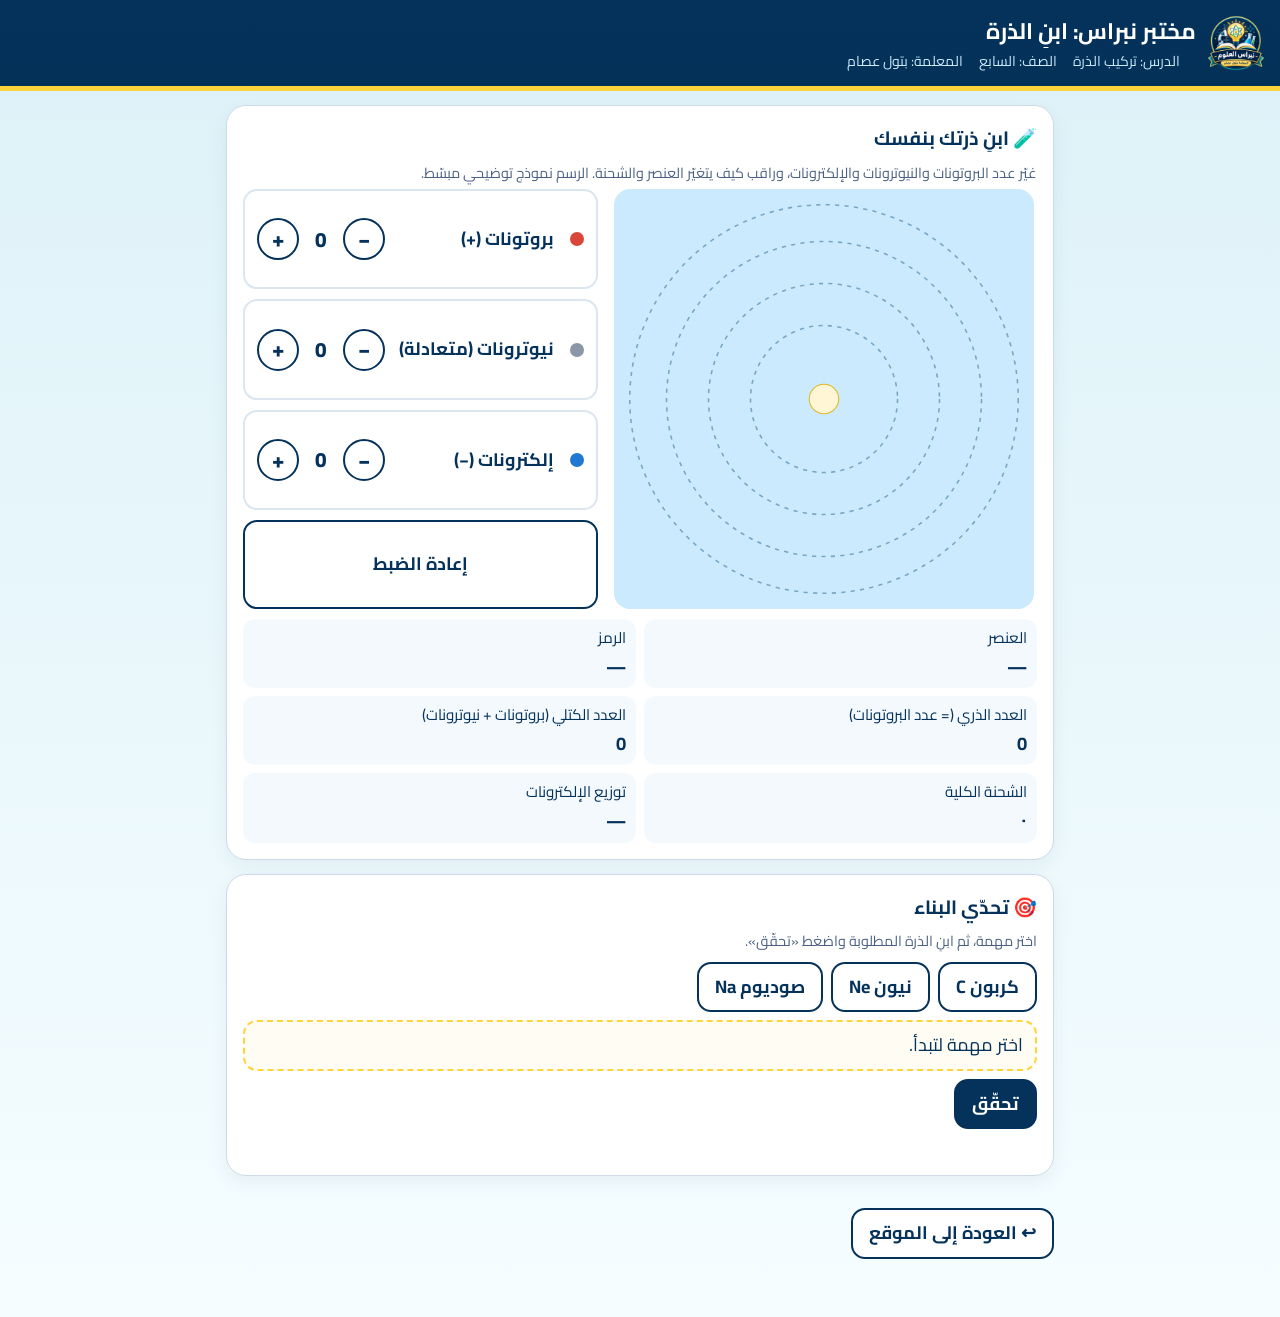
==== atomlab.html @ 05510d41 "رفع المحتوى" ====
<!doctype html>
<html lang="ar" dir="rtl"><head><meta charset="utf-8"><meta name="viewport" content="width=device-width,initial-scale=1">
<title>مختبر نبراس: ابنِ الذرة</title>
<link rel="icon" type="image/png" href="favicon.png">
<link href="https://fonts.googleapis.com/css2?family=Cairo:wght@400;600;800&display=swap" rel="stylesheet">
<style>
:root{--n:#05325b;--g:#ffd43a;--l:#cbeafd;--t:#09a5ae;--ok:#1d7a4d;--no:#a33b2b}
*{box-sizing:border-box}body{margin:0;background:linear-gradient(180deg,#ddf1f8,#f5fdff);color:var(--n);font:18px/1.7 Cairo,Tahoma,sans-serif}
header{background:linear-gradient(180deg,#05325b,#043158);color:#fff;padding:12px 16px;border-bottom:5px solid var(--g);display:flex;align-items:center;gap:12px}
header h1{margin:0;font-size:1.4rem}header img{width:56px;height:56px;flex-shrink:0}
.meta{display:flex;flex-wrap:wrap;gap:2px 16px;font-size:.88rem;color:var(--l)}
main{max-width:860px;margin:0 auto;padding:14px 16px 40px;display:grid;gap:14px}
section{background:#fff;border:1px solid #cfdbe8;border-radius:20px;padding:16px;box-shadow:0 6px 18px #1f386410}
h2{margin:0 0 6px;font-size:1.2rem}.hint{color:#4d6283;font-size:.9rem;margin:4px 0}
.btn{font:inherit;font-weight:700;border:2px solid var(--n);background:#fff;color:var(--n);border-radius:14px;padding:8px 16px;cursor:pointer}
.btn.gold{background:var(--g);border-color:var(--g)}.btn.pri{background:var(--n);color:#fff}
.stage{display:grid;grid-template-columns:1fr;gap:14px}
@media(min-width:720px){.stage{grid-template-columns:1.2fr 1fr}}
svg{width:100%;max-width:420px;display:block;margin:0 auto;background:var(--l);border-radius:16px}
.ctl{display:grid;gap:10px}
.cr{display:flex;align-items:center;gap:10px;border:2px solid #dbe6f1;border-radius:14px;padding:8px 12px}
.cr b{flex:1}.cr output{min-width:2ch;text-align:center;font-weight:800;font-size:1.3rem}
.cr button{width:42px;height:42px;border-radius:50%;border:2px solid var(--n);background:#fff;color:var(--n);font:inherit;font-size:1.4rem;font-weight:800;cursor:pointer;line-height:1}
.dot{display:inline-block;width:14px;height:14px;border-radius:50%;margin-inline-end:6px;vertical-align:middle}
.info{display:grid;grid-template-columns:repeat(2,1fr);gap:8px;margin-top:10px}
.info div{background:#f3f9fd;border-radius:12px;padding:6px 10px;font-size:.95rem}.info b{display:block;font-size:1.15rem}
.tasks{display:flex;gap:8px;flex-wrap:wrap;margin:8px 0}
.fb{margin-top:10px;padding:10px 14px;border-radius:12px;font-weight:700;min-height:1px}
.fb.ok{background:#e4f5ec;color:var(--ok)}.fb.no{background:#fbebe7;color:var(--no)}
.goal{background:#fffdf3;border:2px dashed var(--g);border-radius:14px;padding:8px 12px;margin:8px 0}
</style></head><body>
<header><img src="logo.png" alt="شعار نبراس العلوم"><div><h1>مختبر نبراس: ابنِ الذرة</h1>
<div class="meta"><span id="stName"></span><span>الدرس: تركيب الذرة</span><span>الصف: السابع</span><span>المعلمة: بتول عصام</span></div></div></header>
<main>
<section>
<h2>🧪 ابنِ ذرتك بنفسك</h2>
<p class="hint">غيّر عدد البروتونات والنيوترونات والإلكترونات، وراقب كيف يتغيّر العنصر والشحنة. الرسم نموذج توضيحي مبسّط.</p>
<div class="stage">
<div><svg id="sv" viewBox="0 0 400 400" role="img" aria-label="نموذج الذرة"></svg></div>
<div class="ctl">
<div class="cr"><span class="dot" style="background:#d9473b"></span><b>بروتونات (+)</b><button data-k="p" data-d="-1" aria-label="إنقاص البروتونات">−</button><output id="op">0</output><button data-k="p" data-d="1" aria-label="زيادة البروتونات">+</button></div>
<div class="cr"><span class="dot" style="background:#8a97a6"></span><b>نيوترونات (متعادلة)</b><button data-k="n" data-d="-1" aria-label="إنقاص النيوترونات">−</button><output id="on">0</output><button data-k="n" data-d="1" aria-label="زيادة النيوترونات">+</button></div>
<div class="cr"><span class="dot" style="background:#1f78d1"></span><b>إلكترونات (−)</b><button data-k="e" data-d="-1" aria-label="إنقاص الإلكترونات">−</button><output id="oe">0</output><button data-k="e" data-d="1" aria-label="زيادة الإلكترونات">+</button></div>
<button class="btn" id="reset" type="button">إعادة الضبط</button>
</div></div>
<div class="info">
<div>العنصر<b id="iEl">—</b></div>
<div>الرمز<b id="iSy">—</b></div>
<div>العدد الذري (= عدد البروتونات)<b id="iZ">0</b></div>
<div>العدد الكتلي (بروتونات + نيوترونات)<b id="iA">0</b></div>
<div>الشحنة الكلية<b id="iQ">0</b></div>
<div>توزيع الإلكترونات<b id="iD">—</b></div>
</div>
</section>

<section>
<h2>🎯 تحدّي البناء</h2>
<p class="hint">اختر مهمة، ثم ابنِ الذرة المطلوبة واضغط «تحقّق».</p>
<div class="tasks" id="tasks"></div>
<div class="goal" id="goal">اختر مهمة لتبدأ.</div>
<button class="btn pri" id="chk" type="button">تحقّق</button>
<div class="fb" id="fb" aria-live="polite"></div>
</section>
<p><button class="btn" type="button" onclick="location.href='index.html'">↩ العودة إلى الموقع</button></p>
</main>
<script>
const $=s=>document.querySelector(s);
const EL=[['','',''],['هيدروجين','H'],['هيليوم','He'],['ليثيوم','Li'],['بيريليوم','Be'],['بورون','B'],['كربون','C'],['نيتروجين','N'],['أكسجين','O'],['فلور','F'],['نيون','Ne'],['صوديوم','Na'],['مغنيسيوم','Mg'],['ألمنيوم','Al'],['سيليكون','Si'],['فسفور','P'],['كبريت','S'],['كلور','Cl'],['أرغون','Ar'],['بوتاسيوم','K'],['كالسيوم','Ca']];
const CAP=[2,8,8,2],MAXP=20,MAXN=25,MAXE=22;
const S={p:0,n:0,e:0};
let nm='';try{nm=localStorage.getItem('nb_name')||''}catch(e){}
const hi=t=>nm?`${nm}، ${t}`:t;
if(nm)$('#stName').textContent='الطالب: '+nm;
const ar=n=>n.toLocaleString('ar');
function shells(e){const r=[];let left=e;for(const c of CAP){const k=Math.min(c,left);r.push(k);left-=k}if(left>0)r[3]+=left;return r}
function draw(){
  const {p,n,e}=S,sv=$('#sv');let h='';
  const R=[70,110,150,185];
  R.forEach(r=>h+=`<circle cx="200" cy="200" r="${r}" fill="none" stroke="#7aa6c6" stroke-width="1.5" stroke-dasharray="4 5"/>`);
  const nuc=[];for(let i=0;i<p;i++)nuc.push('p');for(let i=0;i<n;i++)nuc.push('n');
  nuc.sort((a,b)=>((a.charCodeAt(0)*7+nuc.indexOf(a))%5)-2);
  const pr=Math.min(52,8+Math.sqrt(nuc.length)*7);
  h+=`<circle cx="200" cy="200" r="${pr+6}" fill="#fff6d6" stroke="#e0b92a"/>`;
  const gold=Math.PI*(3-Math.sqrt(5));
  nuc.forEach((t,i)=>{const rr=Math.min(pr,Math.sqrt(i+.5)*(pr/Math.sqrt(nuc.length||1)));const a=i*gold;
    h+=`<circle cx="${200+rr*Math.cos(a)}" cy="${200+rr*Math.sin(a)}" r="${nuc.length>30?5:6.5}" fill="${t==='p'?'#d9473b':'#8a97a6'}" stroke="#fff" stroke-width="1"/>`});
  const sh=shells(e);
  sh.forEach((k,si)=>{for(let j=0;j<k;j++){const a=2*Math.PI*j/k-Math.PI/2+si*0.4;
    h+=`<circle cx="${200+R[si]*Math.cos(a)}" cy="${200+R[si]*Math.sin(a)}" r="7" fill="#1f78d1" stroke="#fff" stroke-width="1.5"/>`}});
  sv.innerHTML=h;
  $('#op').textContent=ar(p);$('#on').textContent=ar(n);$('#oe').textContent=ar(e);
  const el=p>=1&&p<=MAXP?EL[p]:null;
  $('#iEl').textContent=p===0?'—':el?el[0]:'عنصر آخر';
  $('#iSy').textContent=p===0?'—':el?el[1]:'—';
  $('#iZ').textContent=ar(p);$('#iA').textContent=ar(p+n);
  const q=p-e;$('#iQ').textContent=q===0?(p?'متعادلة (٠)':'٠'):q>0?`موجبة (+${ar(q)})`:`سالبة (−${ar(-q)})`;
  $('#iD').textContent=e?sh.filter(x=>x>0).map(ar).join(' ، '):'—';
}
document.querySelectorAll('.cr button').forEach(b=>b.onclick=()=>{
  const k=b.dataset.k,d=+b.dataset.d,mx={p:MAXP,n:MAXN,e:MAXE}[k];
  S[k]=Math.max(0,Math.min(mx,S[k]+d));draw()});
$('#reset').onclick=()=>{S.p=S.n=S.e=0;draw()};
const TK=[
 {name:'كربون C',p:6,n:6,e:6,goal:'ابنِ ذرة الكربون (C) المتعادلة: عدد بروتوناتها ٦ ونيوتروناتها ٦.',hint:'الكربون عدده الذري ٦، والذرة المتعادلة عدد إلكتروناتها = عدد بروتوناتها.'},
 {name:'نيون Ne',p:10,n:10,e:10,goal:'ابنِ ذرة النيون (Ne) المتعادلة: ١٠ بروتونات و١٠ نيوترونات.',hint:'النيون عدده الذري ١٠. لاحظ أن المستوى الأول يتّسع لإلكترونين والثاني لثمانية.'},
 {name:'صوديوم Na',p:11,n:12,e:11,goal:'ابنِ ذرة الصوديوم (Na) المتعادلة: ١١ بروتونًا و١٢ نيوترونًا.',hint:'الصوديوم عدده الذري ١١، وعدده الكتلي ٢٣ أي ١٢ نيوترونًا.'}
];
let cur=-1;
const tw=$('#tasks');
TK.forEach((t,i)=>{const b=document.createElement('button');b.className='btn';b.type='button';b.textContent=t.name;b.onclick=()=>{cur=i;$('#goal').textContent=t.goal;$('#fb').className='fb';$('#fb').textContent='';S.p=S.n=S.e=0;draw();tw.querySelectorAll('.btn').forEach(x=>x.classList.toggle('gold',x===b))};tw.appendChild(b)});
$('#chk').onclick=()=>{const f=$('#fb');
  if(cur<0){f.className='fb no';f.textContent=hi('اختر مهمة أولًا.');return}
  const t=TK[cur];
  if(S.p===t.p&&S.n===t.n&&S.e===t.e){f.className='fb ok';f.textContent=hi(`أحسنت! بنيتَ ذرة ${t.name} بنجاح 🌟`)}
  else if(S.p!==t.p){f.className='fb no';f.textContent=hi('عدد البروتونات يحدّد هوية العنصر، راجع العدد الذري. '+t.hint)}
  else if(S.e!==t.p){f.className='fb no';f.textContent=hi('الذرة متعادلة، فيجب أن يتساوى عدد الإلكترونات مع عدد البروتونات.')}
  else{f.className='fb no';f.textContent=hi('اقتربتَ! راجع عدد النيوترونات. '+t.hint)}};
draw();
</script>
</body></html>
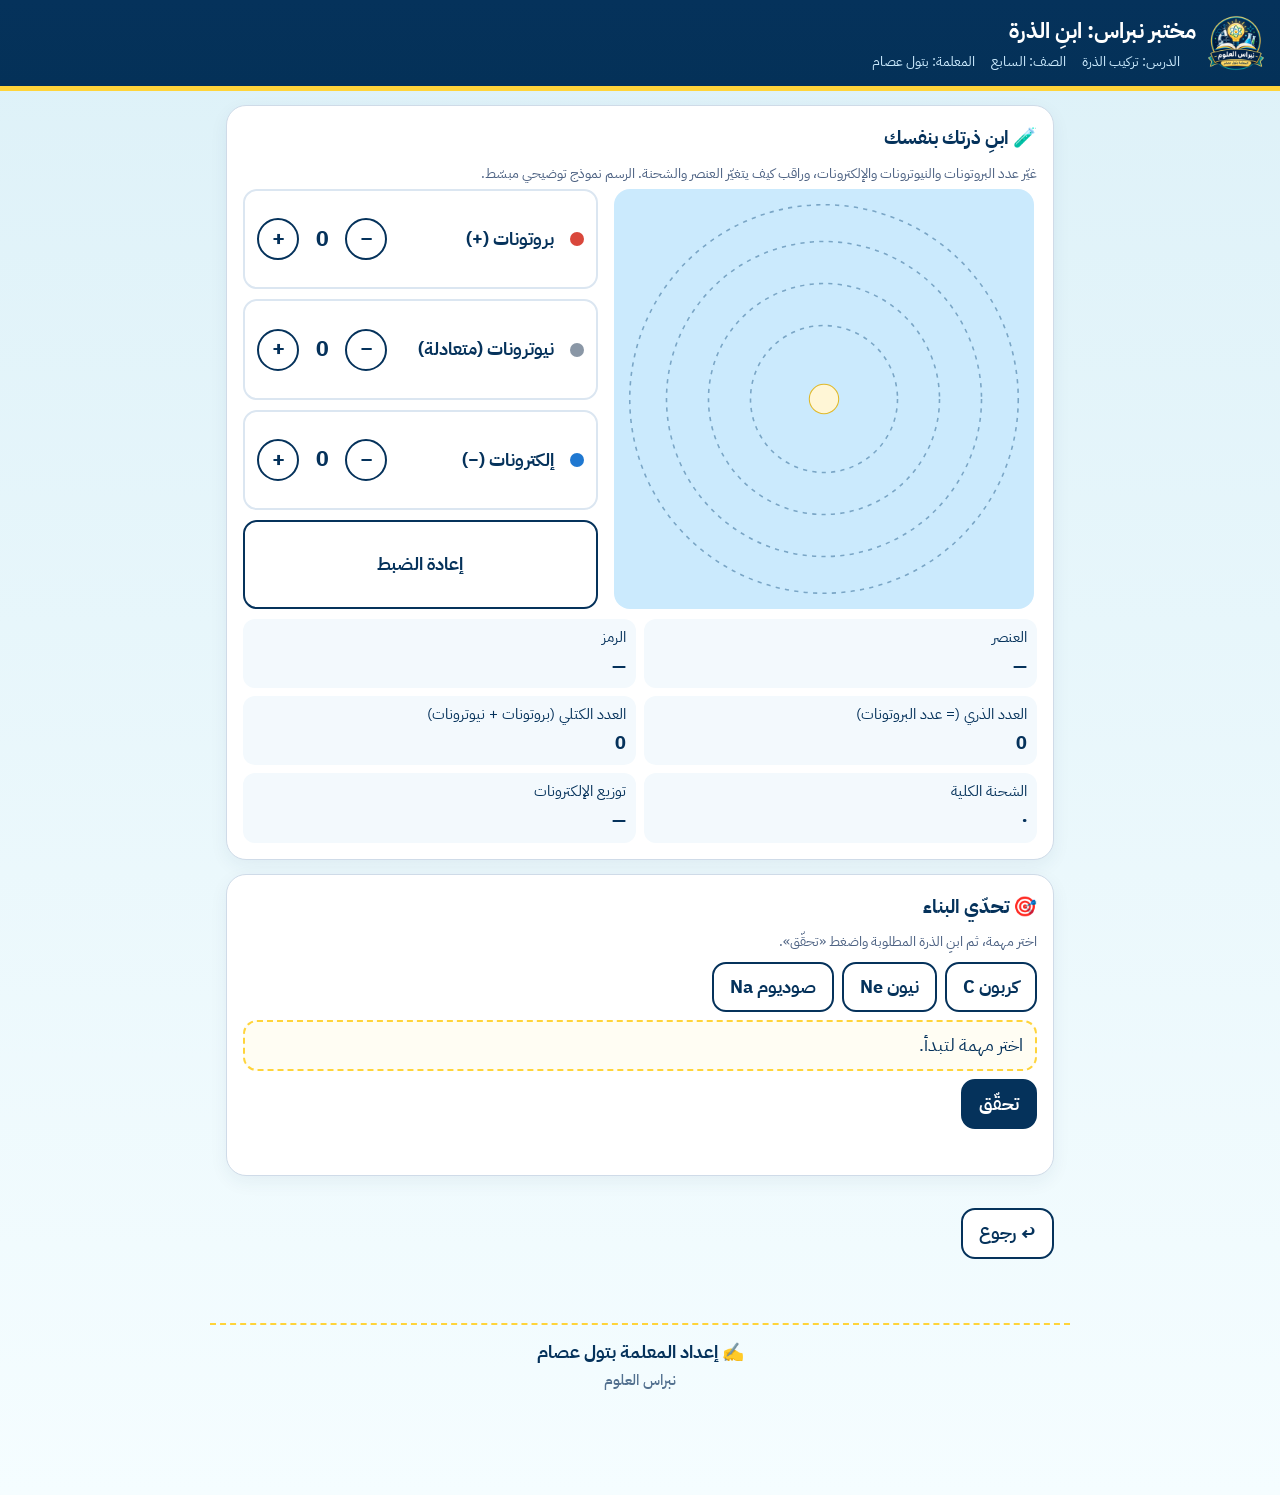
==== commit 031faeaf: "Add files via upload" ====
--- a/atomlab.html
+++ b/atomlab.html
@@ -2,10 +2,12 @@
 <html lang="ar" dir="rtl"><head><meta charset="utf-8"><meta name="viewport" content="width=device-width,initial-scale=1">
 <title>مختبر نبراس: ابنِ الذرة</title>
 <link rel="icon" type="image/png" href="favicon.png">
-<link href="https://fonts.googleapis.com/css2?family=Cairo:wght@400;600;800&display=swap" rel="stylesheet">
+<link rel="preconnect" href="https://fonts.googleapis.com">
+<link rel="preconnect" href="https://fonts.gstatic.com" crossorigin>
+<link href="https://fonts.googleapis.com/css2?family=IBM+Plex+Sans+Arabic:wght@400;500;600;700&display=swap" rel="stylesheet">
 <style>
 :root{--n:#05325b;--g:#ffd43a;--l:#cbeafd;--t:#09a5ae;--ok:#1d7a4d;--no:#a33b2b}
-*{box-sizing:border-box}body{margin:0;background:linear-gradient(180deg,#ddf1f8,#f5fdff);color:var(--n);font:18px/1.7 Cairo,Tahoma,sans-serif}
+*{box-sizing:border-box}body{margin:0;background:linear-gradient(180deg,#ddf1f8,#f5fdff);color:var(--n);font:18px/1.7 'IBM Plex Sans Arabic',Tahoma,sans-serif}
 header{background:linear-gradient(180deg,#05325b,#043158);color:#fff;padding:12px 16px;border-bottom:5px solid var(--g);display:flex;align-items:center;gap:12px}
 header h1{margin:0;font-size:1.4rem}header img{width:56px;height:56px;flex-shrink:0}
 .meta{display:flex;flex-wrap:wrap;gap:2px 16px;font-size:.88rem;color:var(--l)}
@@ -28,7 +30,8 @@
 .fb{margin-top:10px;padding:10px 14px;border-radius:12px;font-weight:700;min-height:1px}
 .fb.ok{background:#e4f5ec;color:var(--ok)}.fb.no{background:#fbebe7;color:var(--no)}
 .goal{background:#fffdf3;border:2px dashed var(--g);border-radius:14px;padding:8px 12px;margin:8px 0}
-</style></head><body>
+</style><script src="common.js"></script>
+</head><body data-nb-lab>
 <header><img src="logo.png" alt="شعار نبراس العلوم"><div><h1>مختبر نبراس: ابنِ الذرة</h1>
 <div class="meta"><span id="stName"></span><span>الدرس: تركيب الذرة</span><span>الصف: السابع</span><span>المعلمة: بتول عصام</span></div></div></header>
 <main>
@@ -61,7 +64,7 @@
 <button class="btn pri" id="chk" type="button">تحقّق</button>
 <div class="fb" id="fb" aria-live="polite"></div>
 </section>
-<p><button class="btn" type="button" onclick="location.href='index.html'">↩ العودة إلى الموقع</button></p>
+<p><button class="btn" type="button" onclick="nbBack()">↩ رجوع</button></p>
 </main>
 <script>
 const $=s=>document.querySelector(s);
